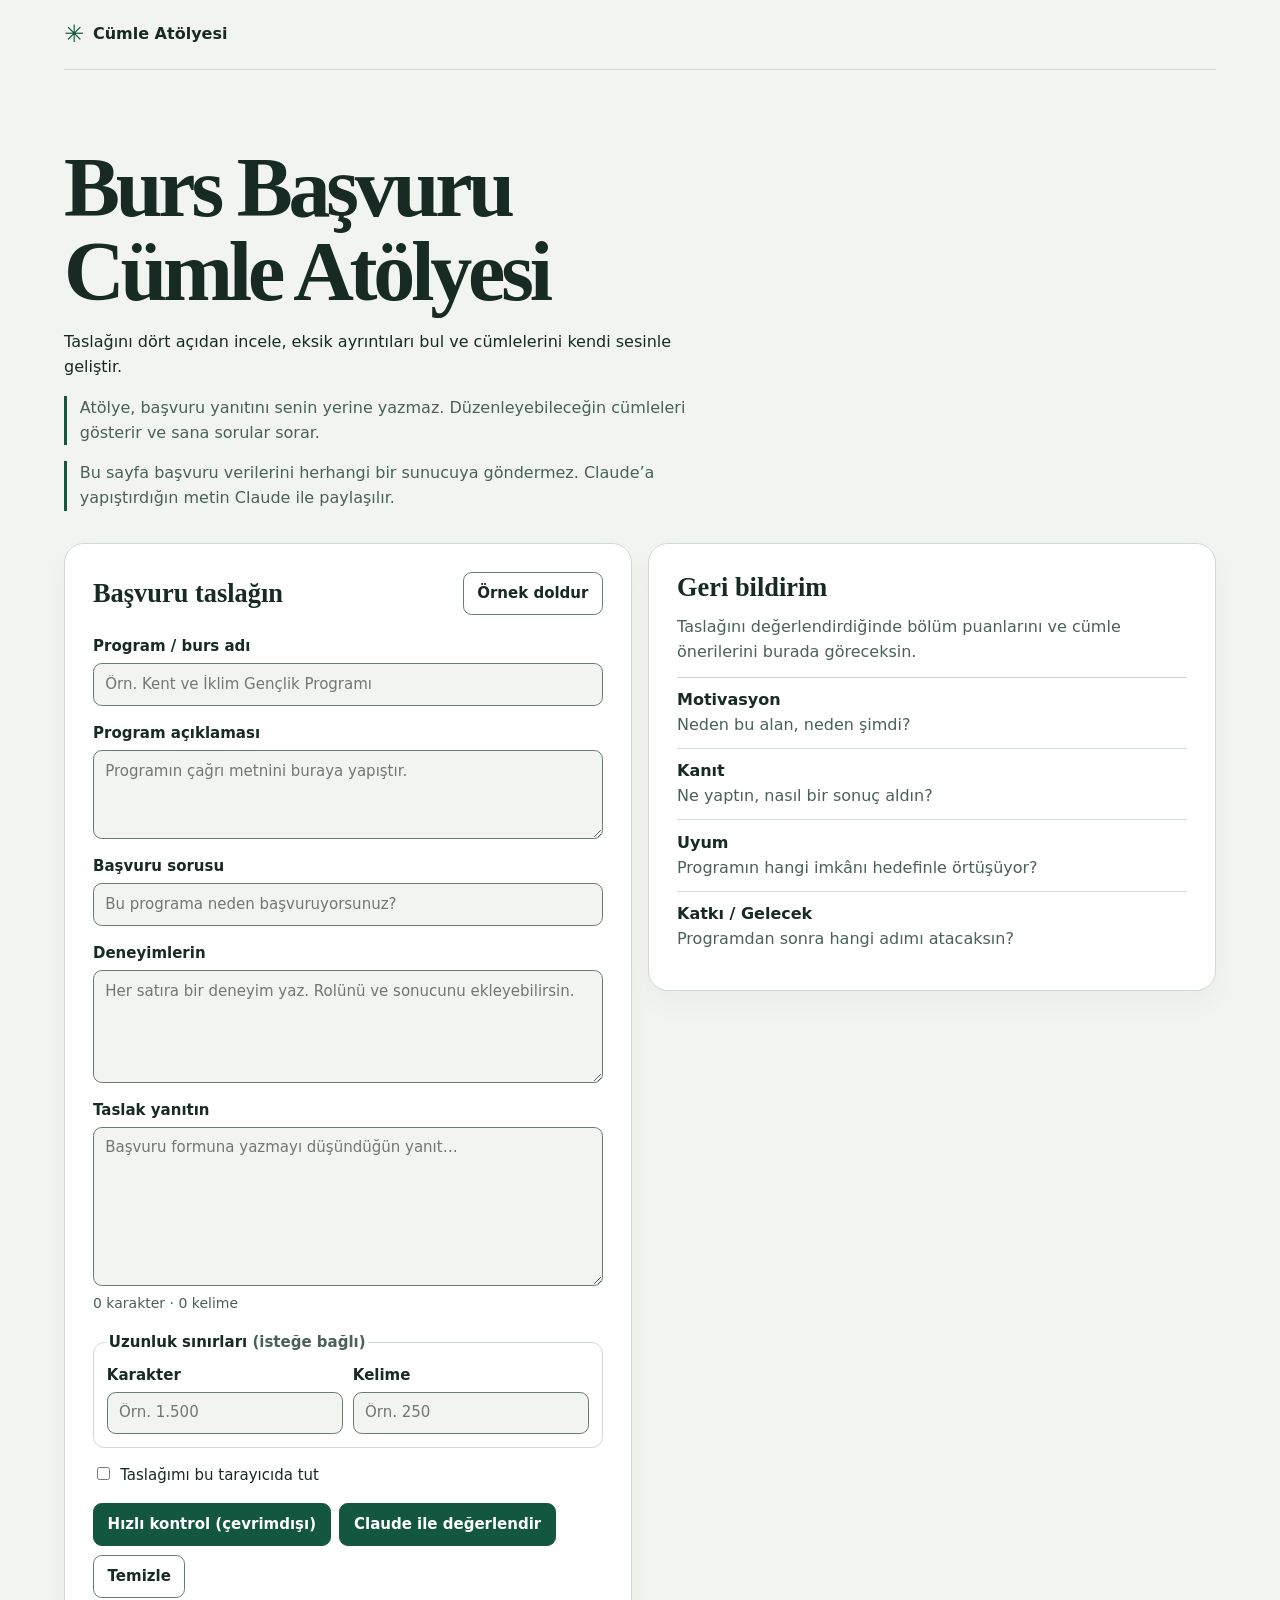
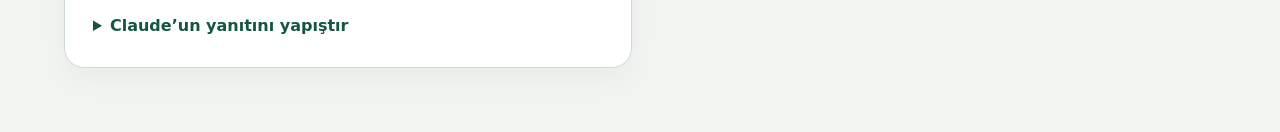
==== docs/index.html @ 67c9389a "feat: Kurulumsuz statik sürüm: çevrimdışı kontrol, Claude'da aç, yanıtı yapıştır; varsayılan model H" ====
<!doctype html>
<html lang="tr">
<head>
  <meta charset="utf-8">
  <meta http-equiv="Content-Security-Policy" content="default-src 'self'; connect-src 'none'; base-uri 'none'; form-action 'none'">
  <meta name="viewport" content="width=device-width, initial-scale=1">
  <title>Burs Başvuru Cümle Atölyesi</title>
  <link rel="stylesheet" href="./style.css">
  <script type="module" src="./app.js"></script>
</head>
<body>
  <main class="shell">
    <header class="masthead">
      <div class="brand"><span class="brand-mark" aria-hidden="true">✳</span> Cümle Atölyesi</div>
      <span id="provider" class="badge" role="status" hidden></span>
    </header>
    <section class="intro" aria-labelledby="title">
      <h1 id="title">Burs Başvuru<br>Cümle Atölyesi</h1>
      <p>Taslağını dört açıdan incele, eksik ayrıntıları bul ve cümlelerini kendi sesinle geliştir.</p>
      <p class="note">Atölye, başvuru yanıtını senin yerine yazmaz. Düzenleyebileceğin cümleleri gösterir ve sana sorular sorar.</p>
      <p id="privacy" class="note" hidden>Bu sayfa başvuru verilerini herhangi bir sunucuya göndermez. Claude’a yapıştırdığın metin Claude ile paylaşılır.</p>
    </section>

    <div class="workspace">
      <section class="panel" aria-labelledby="form-title">
        <div class="section-head">
          <h2 id="form-title">Başvuru taslağın</h2>
          <button type="button" class="secondary" id="example">Örnek doldur</button>
        </div>
        <form id="application" method="post">
          <label>Program / burs adı
            <input name="program_adi" maxlength="200" placeholder="Örn. Kent ve İklim Gençlik Programı" required>
          </label>
          <label>Program açıklaması
            <textarea name="program_aciklamasi" rows="3" maxlength="10000" placeholder="Programın çağrı metnini buraya yapıştır." required></textarea>
          </label>
          <label>Başvuru sorusu
            <input name="soru" maxlength="1000" placeholder="Bu programa neden başvuruyorsunuz?" required>
          </label>
          <label>Deneyimlerin
            <textarea name="deneyimler" rows="4" maxlength="6000" placeholder="Her satıra bir deneyim yaz. Rolünü ve sonucunu ekleyebilirsin." required></textarea>
          </label>
          <label>Taslak yanıtın
            <textarea id="draft" name="taslak" rows="6" maxlength="12000" placeholder="Başvuru formuna yazmayı düşündüğün yanıt…" required></textarea>
          </label>
          <output id="live-count" for="draft" class="muted" aria-label="Taslak uzunluğu"></output>
          <fieldset>
            <legend>Uzunluk sınırları <span class="muted">(isteğe bağlı)</span></legend>
            <div class="limit-inputs">
              <label>Karakter <input type="number" name="karakter_siniri" min="1" max="100000" placeholder="Örn. 1.500"></label>
              <label>Kelime <input type="number" name="kelime_siniri" min="1" max="100000" placeholder="Örn. 250"></label>
            </div>
          </fieldset>
          <label class="check"><input type="checkbox" id="save-draft"> Taslağımı bu tarayıcıda tut</label>
          <div class="actions">
            <button type="submit" id="quick">Hızlı kontrol (çevrimdışı)</button>
            <button type="submit" id="claude">Claude ile değerlendir</button>
            <button type="submit" id="evaluate" class="secondary" hidden>Taslağı sunucuda değerlendir</button>
            <button type="button" class="secondary" id="clear">Temizle</button>
          </div>
          <details id="claude-guide">
            <summary>Claude’un yanıtını yapıştır</summary>
            <ol class="guide">
              <li>Formu doldur ve <strong>Claude ile değerlendir</strong> düğmesine bas.</li>
              <li><a href="https://claude.ai/new" target="_blank" rel="noopener noreferrer">Claude’u aç</a>, kendi ücretsiz hesabınla oturum aç, istemi sohbete yapıştır ve gönder.</li>
              <li>Claude’un yanıtını kopyala ve aşağıya yapıştır.</li>
            </ol>
            <label id="prompt-fallback" hidden>Claude’a göndereceğin istem
              <textarea id="prompt" rows="5" readonly></textarea>
            </label>
            <label for="claude-response">Claude’un JSON yanıtı</label>
            <textarea id="claude-response" rows="5" spellcheck="false"></textarea>
            <button type="submit" id="parse" class="secondary">Yanıtı göster</button>
          </details>
          <p id="form-status" class="muted" role="status"></p>
          <p id="error" class="error" role="alert" hidden></p>
        </form>
      </section>
      <section class="panel feedback" aria-labelledby="feedback-title" id="feedback">
        <h2 id="feedback-title" tabindex="-1">Geri bildirim</h2>
        <div id="empty">
          <p class="muted">Taslağını değerlendirdiğinde bölüm puanlarını ve cümle önerilerini burada göreceksin.</p>
          <ul class="outline">
            <li><strong>Motivasyon</strong><span>Neden bu alan, neden şimdi?</span></li>
            <li><strong>Kanıt</strong><span>Ne yaptın, nasıl bir sonuç aldın?</span></li>
            <li><strong>Uyum</strong><span>Programın hangi imkânı hedefinle örtüşüyor?</span></li>
            <li><strong>Katkı / Gelecek</strong><span>Programdan sonra hangi adımı atacaksın?</span></li>
          </ul>
        </div>
        <div id="results" hidden>
          <div id="scores" class="scores"></div>
          <h3>Uzunluk kontrolü</h3>
          <ul id="limits" class="limit-results"></ul>
          <h3>İncelenen taslak</h3>
          <p id="annotated" class="annotated"></p>
          <h3>Cümle önerileri</h3>
          <div id="suggestions" class="suggestions"></div>
          <h3>Kontrol listesi</h3>
          <div id="checklist" class="checklist"></div>
        </div>
      </section>
    </div>
  </main>
</body>
</html>
---- docs/style.css ----
:root {
  color-scheme: light dark;
  --bg: #f1f4f0;
  --panel: #fff;
  --ink: #172a23;
  --muted: #4a6157;
  --line: #cedbd4;
  --soft: #e8f1eb;
  --accent: #145741;
  --on-accent: #fff;
  --highlight: #f7e8ab;
  --highlight-ink: #4b3500;
  --error: #9a3029;
  --shadow: 0 12px 28px #172a2309;
}

@media (prefers-color-scheme: dark) {
  :root {
    --bg: #121c18;
    --panel: #1b2823;
    --ink: #eef7f1;
    --muted: #b5c9bf;
    --line: #42564d;
    --soft: #243b31;
    --accent: #a5e1c5;
    --on-accent: #14291f;
    --highlight: #5b4820;
    --highlight-ink: #ffe9a7;
    --error: #ffb3a9;
    --shadow: none;
  }
}

* { box-sizing: border-box; }
[hidden] { display: none !important; }
body {
  margin: 0;
  background: var(--bg);
  color: var(--ink);
  font: 1rem/1.55 system-ui, sans-serif;
}
button, input, textarea { font: inherit; }
button { cursor: pointer; }
button:disabled { cursor: wait; opacity: .65; }
:focus-visible { outline: 2px solid var(--accent); outline-offset: 3px; }
.shell { width: min(100% - 2rem, 72rem); margin: 0 auto 4rem; }
.masthead {
  display: flex;
  align-items: center;
  justify-content: space-between;
  gap: 1rem;
  padding: 1rem 0;
  border-bottom: 1px solid var(--line);
}
.brand { display: flex; align-items: center; gap: .55rem; font-weight: 750; }
.brand-mark { color: var(--accent); font-size: 1.5rem; }
.badge {
  border: 1px solid var(--line);
  border-radius: 2rem;
  background: var(--soft);
  color: var(--accent);
  padding: .25rem .75rem;
  font-size: .875rem;
  overflow-wrap: anywhere;
}
.intro { padding: clamp(2rem, 6vw, 4.75rem) 0 2rem; }
h1, h2, h3, p { margin: 0; }
h1 {
  font: 700 clamp(2.4rem, 7vw, 5.25rem)/1 Georgia, serif;
  letter-spacing: -.05em;
}
.intro > p { max-width: 62ch; margin-top: 1rem; }
.intro > .note { color: var(--muted); border-left: 3px solid var(--accent); padding-left: .8rem; }
.workspace { display: grid; grid-template-columns: 1fr 1fr; gap: 1rem; align-items: start; }
.panel {
  min-width: 0;
  padding: clamp(1rem, 3vw, 1.75rem);
  border: 1px solid var(--line);
  border-radius: 1.25rem;
  background: var(--panel);
  box-shadow: var(--shadow);
  overflow-wrap: anywhere;
}
.section-head { display: flex; justify-content: space-between; align-items: center; flex-wrap: wrap; gap: .6rem; }
h2 { font: 700 1.65rem/1.15 Georgia, serif; }
h3 { font-size: 1.05rem; margin: 1.4rem 0 .55rem; }
form { display: grid; gap: 1rem; margin-top: 1.25rem; }
label, legend { font-weight: 650; font-size: .9375rem; }
input:not([type="checkbox"]), textarea {
  display: block;
  width: 100%;
  margin-top: .3rem;
  padding: .55rem .7rem;
  border: 1px solid var(--line);
  border-radius: .55rem;
  background: var(--bg);
  color: var(--ink);
  font-weight: 400;
}
textarea { resize: vertical; }
fieldset { margin: 0; border: 1px solid var(--line); border-radius: .7rem; padding: .6rem .8rem .8rem; min-width: 0; }
.limit-inputs { display: grid; grid-template-columns: repeat(2, minmax(0, 1fr)); gap: .6rem; }
.check { display: flex; align-items: baseline; gap: .45rem; font-weight: 500; }
input[type="checkbox"] { accent-color: var(--accent); flex: none; }
.actions { display: flex; flex-wrap: wrap; gap: .55rem; }
.actions button, .secondary {
  border: 1px solid var(--accent);
  padding: .55rem .85rem;
  border-radius: .55rem;
  background: var(--accent);
  color: var(--on-accent);
  font-size: .9375rem;
  font-weight: 700;
}
button.secondary { background: var(--panel); color: var(--ink); border-color: var(--line); }
.muted { color: var(--muted); }
.error, .over { color: var(--error); }
#live-count { font-size: .875rem; margin-top: -.55rem; }
#form-status:empty { display: none; }
#empty { margin-top: .8rem; }
.outline, .limit-results { list-style: none; padding: 0; margin: .75rem 0 0; }
.outline li { display: grid; padding: .65rem 0; border-top: 1px solid var(--line); }
.outline span { color: var(--muted); }
.scores, .suggestions, .checklist { display: grid; gap: .55rem; }
.scores { margin-top: 1rem; }
.score, .suggestion { padding: .7rem .8rem; border: 1px solid var(--line); border-radius: .7rem; }
.score-head { display: flex; justify-content: space-between; gap: .5rem; }
meter { width: 100%; height: .7rem; display: block; margin: .25rem 0 .45rem; }
meter::-webkit-meter-optimum-value { background: var(--accent); }
meter::-moz-meter-bar { background: var(--accent); }
.question, .rewrite { margin-top: .4rem; color: var(--accent); }
.annotated { white-space: pre-wrap; background: var(--soft); padding: .8rem; border-radius: .6rem; }
.highlight { cursor: pointer; border-radius: .2rem; box-decoration-break: clone; -webkit-box-decoration-break: clone; background: var(--highlight); color: var(--highlight-ink); text-decoration: underline; }
.highlight:focus-visible, .suggestion:focus { outline: 2px solid var(--accent); outline-offset: 2px; }
blockquote { margin: .35rem 0; padding-left: .6rem; border-left: 2px solid var(--line); }
@media (max-width: 46rem) {
  .workspace { grid-template-columns: 1fr; }
}

:root { --control-border: #677d72; }
@media (prefers-color-scheme: dark) {
  :root { --control-border: #849a8f; }
}
input:not([type="checkbox"]), textarea, button.secondary { border-color: var(--control-border); }
a { color: var(--accent); }
summary { cursor: pointer; color: var(--accent); font-weight: 700; }
.guide { padding-inline-start: 1.5rem; }
.guide li + li { margin-top: .35rem; }
#prompt-fallback { display: block; margin-bottom: .75rem; }
#parse { margin-top: .75rem; }
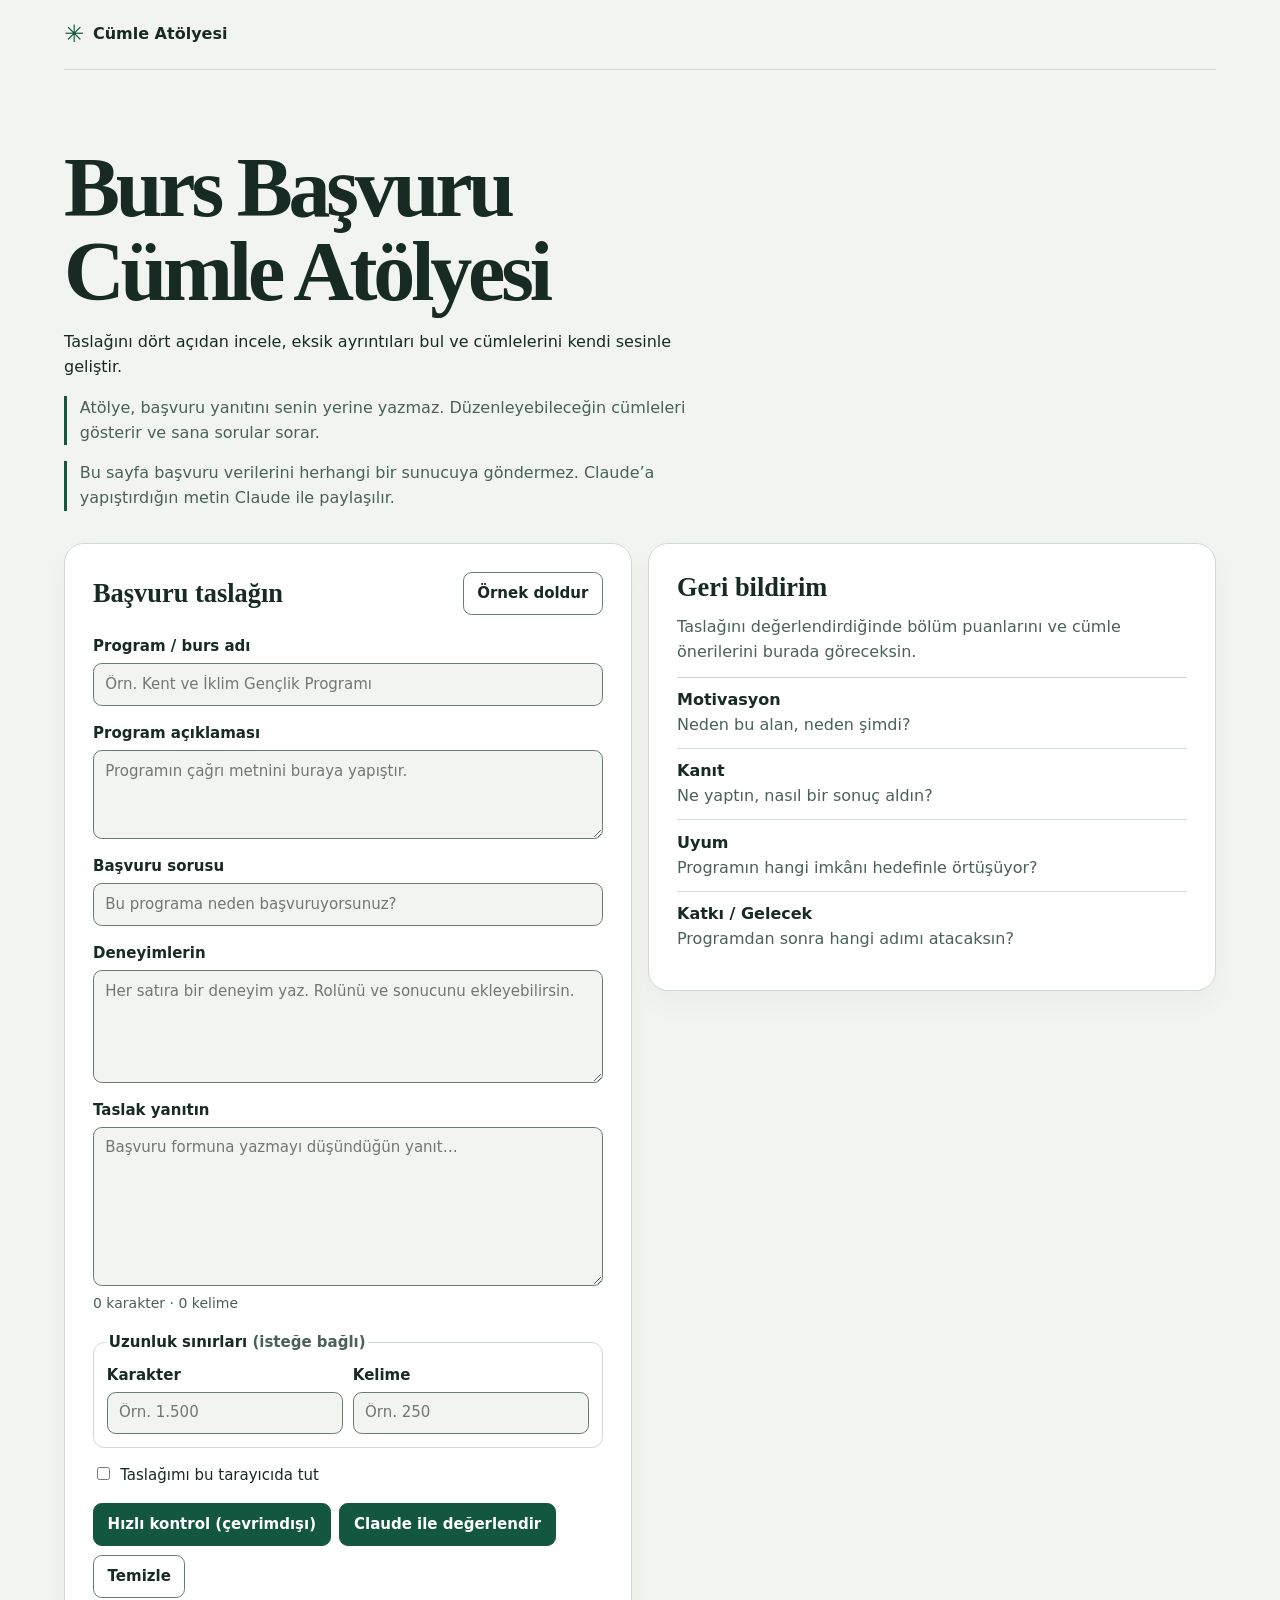
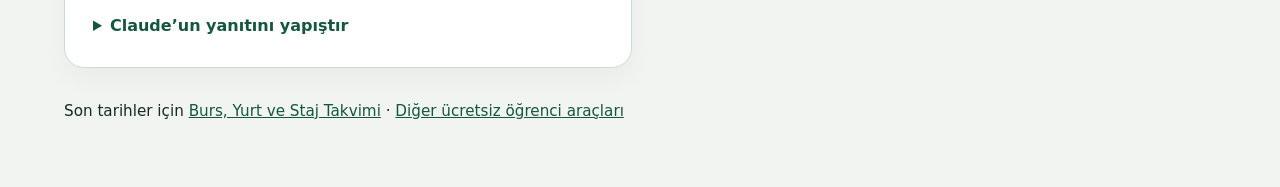
==== commit 8914f5a9: "feat: çevrimdışı kullanım (service worker) ve öğrenci araçları bağlantıları Co-Authored-By: Claude O" ====
--- a/docs/index.html
+++ b/docs/index.html
@@ -100,6 +100,9 @@
         </div>
       </section>
     </div>
+    <footer class="site-footer">
+      <p>Son tarihler için <a href="https://oguzhankaygin.github.io/burs-takvimi-mcp/">Burs, Yurt ve Staj Takvimi</a> · <a href="https://oguzhankaygin.github.io/ogrenci-proje-baslangic/#araclar">Diğer ücretsiz öğrenci araçları</a></p>
+    </footer>
   </main>
 </body>
 </html>
--- a/docs/style.css
+++ b/docs/style.css
@@ -148,3 +148,8 @@
 .guide li + li { margin-top: .35rem; }
 #prompt-fallback { display: block; margin-bottom: .75rem; }
 #parse { margin-top: .75rem; }
+
+.site-footer {
+  margin-top: 2rem;
+  font-size: .95rem;
+}
